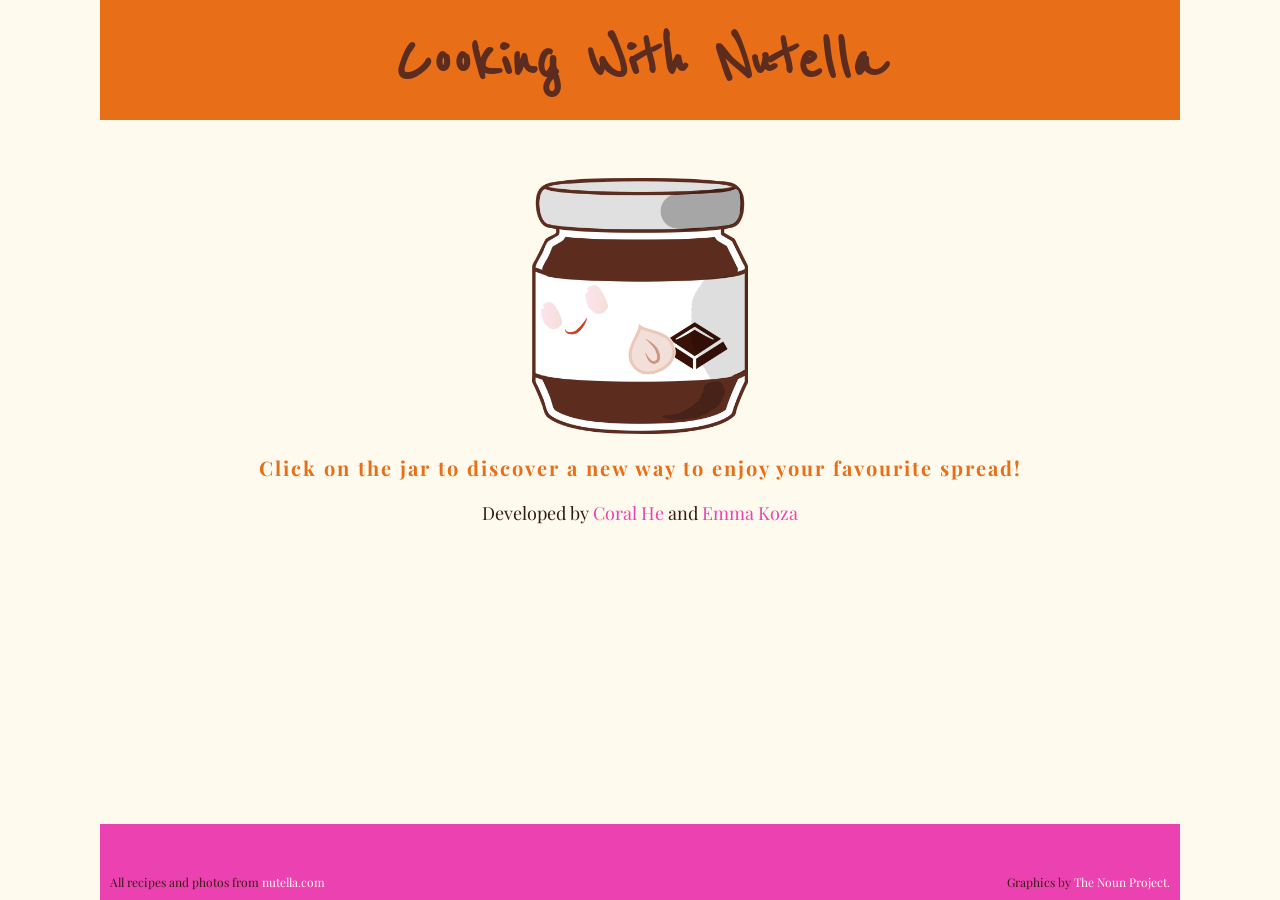
==== index.html @ b2ec2624 "initial commit" ====
<html lang="en">
<head>
	<meta charset="UTF-8">
	<meta name ="keywords" content= "Nutella, chocolate, baking, cooking, recipes, app">
	<meta name="description" content= "Discover your new favourite way to enjoy Nutella">
	<meta name="viewport" content="width=device-width, initial-scale=1">
	<link href='https://fonts.googleapis.com/css?family=Reenie+Beanie|Playfair+Display' rel='stylesheet' type='text/css'>
	<link rel="stylesheet" type ="text/css" href="styles/style.css">
	<title>Cook With Nutella</title>
</head>

<body>
	
	<section class="frontPage">
		<div class="frontPageWrapper">
			<h1 class="main-title">Cooking With Nutella</h1>
			<a href="questionaire.html"><img class= "jar" src="assets/images/nutella-color-png.png" alt=""></a>
			<h3>Click on the jar to discover a new way to enjoy your favourite spread!</h3>
			

			<p class="ourNames">Developed by <a class= "coral" href="http://coralxhe.com/">Coral He</a> and <a href="http://emmakoza.com" class="emma">Emma Koza</a></p>
	
			<footer>
				<p class="credit">All recipes and photos from <a class="nutellaWebsite" href="http://www.nutella.com/en/ca/">nutella.com</a></p><p class="graphics">Graphics by <a class="https://thenounproject.com/" href="#">The Noun Project.</a></p>
			</footer>

		</div>
	</section>
</body>
---- styles/style.css ----
article, aside, details, figcaption, figure, footer, header, hgroup, nav, section, summary { display: block; }

audio, canvas, video { display: inline-block; }

audio:not([controls]) { display: none; height: 0; }

[hidden] { display: none; }

html { font-family: sans-serif; -webkit-text-size-adjust: 100%; -ms-text-size-adjust: 100%; }

a:focus { outline: thin dotted; }

a:active, a:hover { outline: 0; }

h1 { font-size: 2em; }

abbr[title] { border-bottom: 1px dotted; }

b, strong { font-weight: 700; }

dfn { font-style: italic; }

mark { background: #ff0; color: #000; }

code, kbd, pre, samp { font-family: monospace, serif; font-size: 1em; }

pre { white-space: pre-wrap; word-wrap: break-word; }

q { quotes: \201C \201D \2018 \2019; }

small { font-size: 80%; }

sub, sup { font-size: 75%; line-height: 0; position: relative; vertical-align: baseline; }

sup { top: -.5em; }

sub { bottom: -.25em; }

img { border: 0; }

svg:not(:root) { overflow: hidden; }

fieldset { border: 1px solid silver; margin: 0 2px; padding: .35em .625em .75em; }

button, input, select, textarea { font-family: inherit; font-size: 100%; margin: 0; }

button, input { line-height: normal; }

button, html input[type=button], input[type=reset], input[type=submit] { -webkit-appearance: button; cursor: pointer; }

button[disabled], input[disabled] { cursor: default; }

input[type=checkbox], input[type=radio] { box-sizing: border-box; padding: 0; }

input[type=search] { -webkit-appearance: textfield; box-sizing: content-box; }

input[type=search]::-webkit-search-cancel-button, input[type=search]::-webkit-search-decoration { -webkit-appearance: none; }

textarea { overflow: auto; vertical-align: top; }

table { border-collapse: collapse; border-spacing: 0; }

body, figure { margin: 0; }

legend, button::-moz-focus-inner, input::-moz-focus-inner { border: 0; padding: 0; }

.clearfix:after { visibility: hidden; display: block; font-size: 0; content: " "; clear: both; height: 0; }

* { box-sizing: border-box; }

html { font-size: 62.5%; }

body { font-size: 1.2rem; font-family: "Playfair Display", serif; background: #FFFAEE; }

.container { max-width: 1080px; margin: 0 auto; }

.frontPage { background-color: #FFFAEE; }

.frontPageWrapper { max-width: 1080px; margin: 0  auto; height: 100vh; position: relative; }

.frontPageWrapper h1 { text-align: center; color: #5C2C1F; background: #E86E17; padding: 2rem; width: 100%; }

.frontPageWrapper h3 { text-align: center; color: #E86E17; font-size: 2rem; letter-spacing: 2px; }

.frontPageWrapper p.ournames { color: #361a12; font-size: 1.8rem; text-align: center; }

.frontPageWrapper p.ournames a { color: #EC41B0; text-decoration: none; visited: none; }

.frontPageWrapper footer { margin: 0; margin-top: 4rem; background: #EC41B0; padding-top: 4rem; width: 100%; position: absolute; bottom: 0; display: -webkit-flex; display: -ms-flexbox; display: flex; -webkit-justify-content: space-between; -ms-flex-pack: justify; justify-content: space-between; -webkit-flex-direction: row; -ms-flex-direction: row; flex-direction: row; }

.frontPageWrapper footer p { color: #361a12; display: inline-block; margin: 0; padding: 10px; }

.frontPageWrapper footer a { color: #FFFAEE; text-decoration: none; }

.jar { width: 20%; margin: auto; display: block; }

h1, h2 { font-family: "Reenie Beanie", cursive; }

h1 { font-size: 7rem; }

h2.question-title { font-size: 10rem; -webkit-transform: rotate(-12deg); -ms-transform: rotate(-12deg); transform: rotate(-12deg); text-align: center; display: inline-block; }

input[type=radio] { display: none; }

fieldset { border: none; height: 100vh; margin: 0; }

label { font-size: 3rem; display: inline-block; text-align: center; padding-bottom: 1rem; position: relative; bottom: 0; transition: all .5s ease; }

label .little { font-size: 1.5rem; font-weight: bold; text-align: center; letter-spacing: .5px; }

span.scroll-nav__heading { display: none; }

ol.scroll-nav__list { list-style: none; margin: 0; position: fixed; right: 50px; top: 20%; }

ol.scroll-nav__list li { padding: 0; margin: 0; }

ol.scroll-nav__list a { text-decoration: none; font-size: 7rem; padding: 0; margin: 0; color: #E86E17; }

nav .active a { color: #EC41B0; }

.cookingTime { background: #FFFAEE; }

.cookingTime h2 { color: #5C2C1F; }

.cookingTime label { color: #5C2C1F; text-align: center; width: 30%; }

.cookingTime label .little { color: #E86E17; }

.cookingTime label:hover { border-bottom: 7px solid #e3179c; bottom: 25px; }

.cookingTime label:focus { border-bottom: 7px solid #e3179c; bottom: 25px; }

.cookingTime label img { width: 37%; display: block; margin: 0 auto; fill: #5D64EF; }

.cookingTime .cookingTimeQuestions { display: -webkit-flex; display: -ms-flexbox; display: flex; -webkit-justify-content: space-around; -ms-flex-pack: distribute; justify-content: space-around; -webkit-align-items: center; -ms-flex-align: center; align-items: center; }

.cookingTime input[type='radio']:checked + label { border-bottom: 7px solid #e3179c; bottom: 25px; }

.skillLevel { background-color: #5C2C1F; }

.skillLevel h2 { -webkit-transform: rotate(-12deg); -ms-transform: rotate(-12deg); transform: rotate(-12deg); text-align: center; display: inline-block; color: #FFFAEE; }

.skillLevel .skillLevelQuestions { display: -webkit-flex; display: -ms-flexbox; display: flex; -webkit-justify-content: space-around; -ms-flex-pack: distribute; justify-content: space-around; -webkit-align-items: center; -ms-flex-align: center; align-items: center; }

.skillLevel label { color: #EC41B0; width: 27%; }

.skillLevel label .little { color: #FFFAEE; }

.skillLevel label img { width: 40%; display: block; margin: 0 auto; }

.skillLevel label:hover, .skillLevel label:focus { border-bottom: 7px solid #E86E17; bottom: 25px; }

.skillLevel input[type='radio']:checked + label { border-bottom: 7px solid #E86E17; bottom: 25px; }

.flavourChoice { background: #FFFAEE; }

.flavourChoice h2 { color: #5C2C1F; }

.flavourChoice label { color: #e3179c; width: 30%; padding-bottom: 1rem; }

.flavourChoice label .little { color: #5C2C1F; }

.flavourChoice label:hover, .flavourChoice label:focus { border-bottom: 7px solid #E86E17; bottom: 25px; }

.flavourChoice label img { width: 55%; display: block; margin: 0 auto; }

.flavourChoice .flavourChoiceQuestions { display: -webkit-flex; display: -ms-flexbox; display: flex; -webkit-justify-content: space-around; -ms-flex-pack: distribute; justify-content: space-around; -webkit-align-items: center; -ms-flex-align: center; align-items: center; }

.flavourChoice input[type='radio']:checked + label { border-bottom: 7px solid #E86E17; bottom: 25px; }

.heavinessChoice { background: #5C2C1F; }

.heavinessChoice h2 { color: #FFFAEE; }

.heavinessChoice label { color: #E86E17; width: 30%; padding-bottom: 1rem; }

.heavinessChoice label:hover, .heavinessChoice label:focus { border-bottom: 7px solid #EC41B0; bottom: 25px; }

.heavinessChoice label .little { color: #FFFAEE; }

.heavinessChoice .heavinessChoiceQuestions { display: -webkit-flex; display: -ms-flexbox; display: flex; -webkit-justify-content: space-around; -ms-flex-pack: distribute; justify-content: space-around; -webkit-align-items: center; -ms-flex-align: center; align-items: center; }

.heavinessChoice img { width: 55%; display: block; margin: auto; }

.heavinessChoice input[type='radio']:checked + label { border-bottom: 7px solid #EC41B0; bottom: 25px; }

input[type='submit'] { border: none; width: 100%; background: #ee58ba; color: #361a12; font-size: 8rem; letter-spacing: 2px; text-transform: capitalize; padding: 5rem 0 5rem 0; font-size: 4rem; display: block; transition: all 1s ease; }

input[type='submit']:hover, input[type='submit']:focus, input[type='submit']:active { background: #E86E17; }

.recipeContainer { width: 80%; margin: 0 auto; }

.recipeContainer h1 { text-align: center; background-color: #5C2C1F; color: #FFFAEE; padding: 1rem; margin: 1rem 0; text-shadow: 2px 2px 2px black; }

.recipeContainer li { font-size: 2rem; }

.recipeContainer .recipeIngredients, .recipeContainer .recipeSteps { text-align: center; font-size: 6rem; }

.recipeContainer h2.recipeIngredients { background: #E86E17; color: #5C2C1F; padding: 1rem; margin: 1rem 0; }

.recipeContainer .recipeSteps { background: #EC41B0; color: #5C2C1F; padding: 1rem; margin: 1rem 0; }

.recipeContainer p { font-family: "Playfair Display", serif; font-size: 2rem; padding: 2rem; background: #EC41B0; color: #361a12; text-align: center; margin: 0; }

.recipeContainer img { width: 100%; }

.recipeContainer .goBack { width: 40%; margin: 50px auto; padding: 2rem; background: #5C2C1F; text-align: center; border: 3px solid #EC41B0; border-radius: 15px; }

.recipeContainer .goBack a { color: #FFFAEE; text-decoration: none; text-align: center; font-size: 2rem; font-family: "Playfair Display", serif; }

@media (max-width: 940px) { ol.scroll-nav__list { right: 20px; }
  h2.question-title { font-size: 8rem; } }

@media (max-width: 850px) { .recipeContainer { width: 100%; }
  .recipeContainer h1 { font-size: 7rem; } }

@media (max-width: 768px) { label { font-size: 2.5rem; }
  label .little { font-size: 1.5rem; }
  input[type='submit'] { font-size: 3rem; padding: 2rem; }
  .recipeContainer { width: 100%; }
  .recipeContainer h1 { font-size: 5rem; }
  .recipeContainer h2.recipeIngredients, .recipeContainer h2.recipeSteps { font-size: 4rem; } }

@media (max-width: 686px) { h2.question-title { font-size: 6rem; }
  .cookingTimeQuestions, .skillLevelQuestions, .flavourChoiceQuestions, .heavinessChoiceQuestions { -webkit-flex-wrap: wrap; -ms-flex-wrap: wrap; flex-wrap: wrap; }
  ol.scroll-nav__list { top: 30%; }
  ol.scroll-nav__list a { font-size: 5rem; } }

@media (max-width: 630px) { .cookingTimeQuestions, .skillLevelQuestions, .flavourChoiceQuestions, .heavinessChoiceQuestions { -webkit-flex-direction: column; -ms-flex-direction: column; flex-direction: column; } }

@media (max-width: 530px) { fieldset { height: auto; }
  h2.question-title { font-size: 5rem; }
  label { width: 100%; font-size: 1.8rem; }
  label .little { font-size: 1rem; }
  .cookingTimeQuestions label { width: 80%; }
  .skillLevelQuestions label { width: 80%; }
  .flavourChoiceQuestions label { width: 80%; }
  .heavinessChoiceQuestions label { width: 80%; }
  input[type='submit'] { font-size: 2rem; padding: 2rem; }
  .recipeContainer { width: 100%; }
  .recipeContainer h1 { font-size: 5rem; }
  .recipeContainer h2.recipeIngredients, .recipeContainer h2.recipeSteps { font-size: 4rem; }
  .recipeContainer li { font-size: 1.8rem; }
  .recipeContainer p.sorry { font-size: 1.8rem; } }

@media (max-width: 480px) { ol.scroll-nav__list { top: 40%; }
  ol.scroll-nav__list a { font-size: 4rem; }
  .recipeContainer { width: 100%; }
  .recipeContainer p.sorry { font-size: 1.6rem; }
  .recipeContainer h1 { font-size: 4rem; }
  .recipeContainer h2.recipeIngredients, .recipeContainer h2.recipeSteps { font-size: 3.3rem; }
  .recipeContainer li { font-size: 1.5rem; } }

@media (max-width: 350px) { ol.scroll-nav__list a { font-size: 3rem; } }
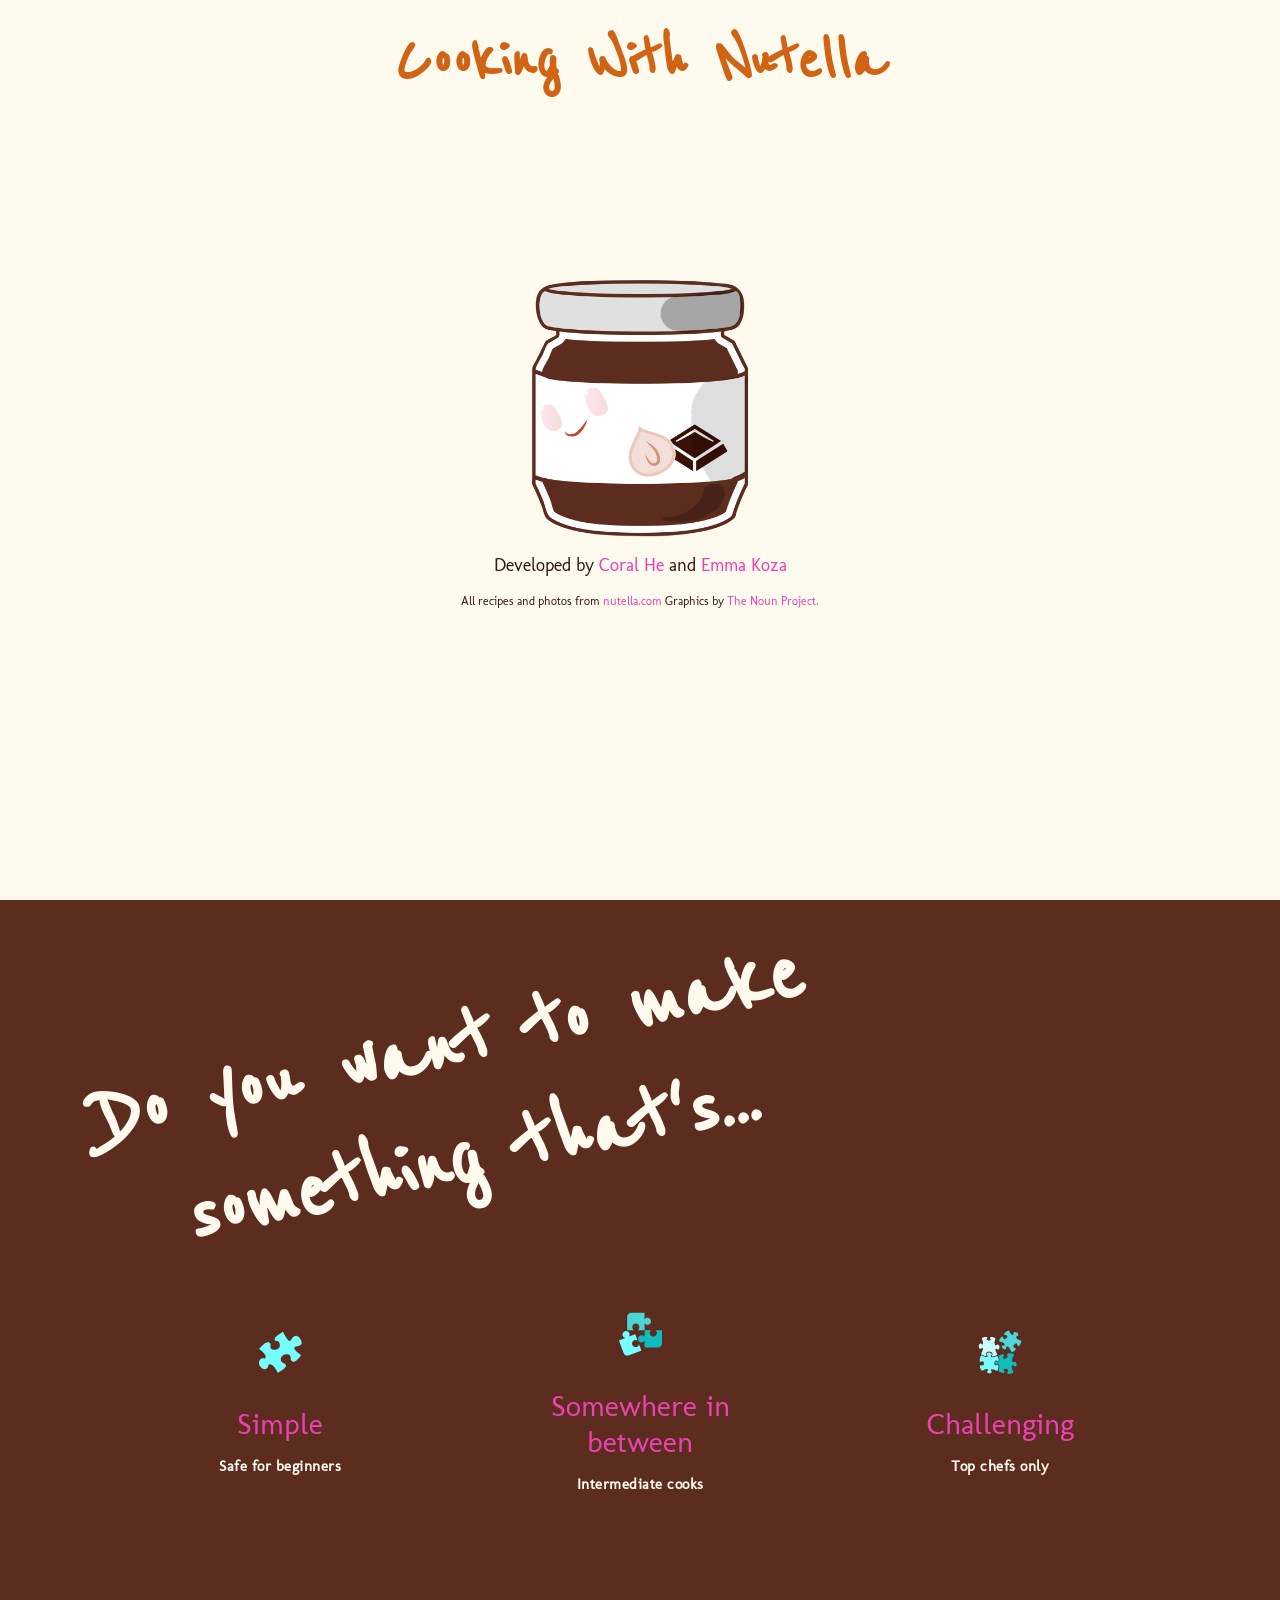
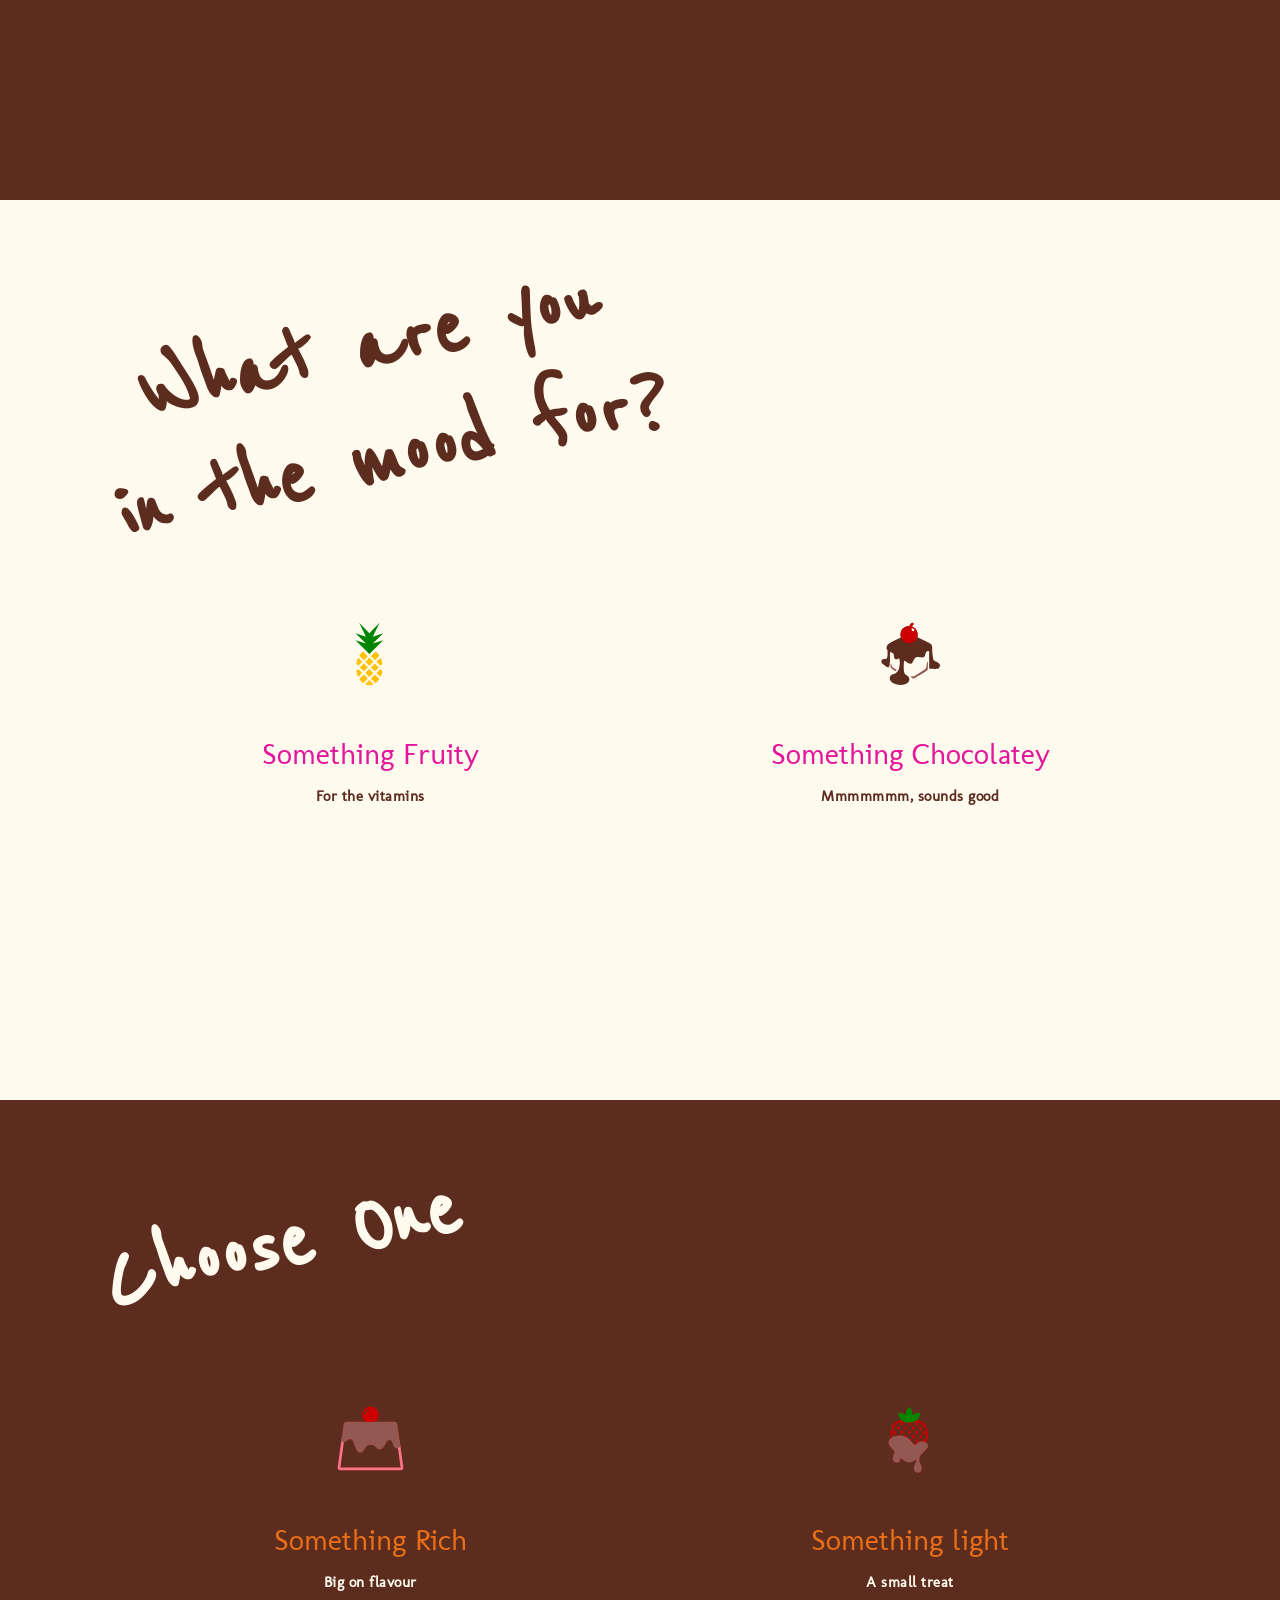
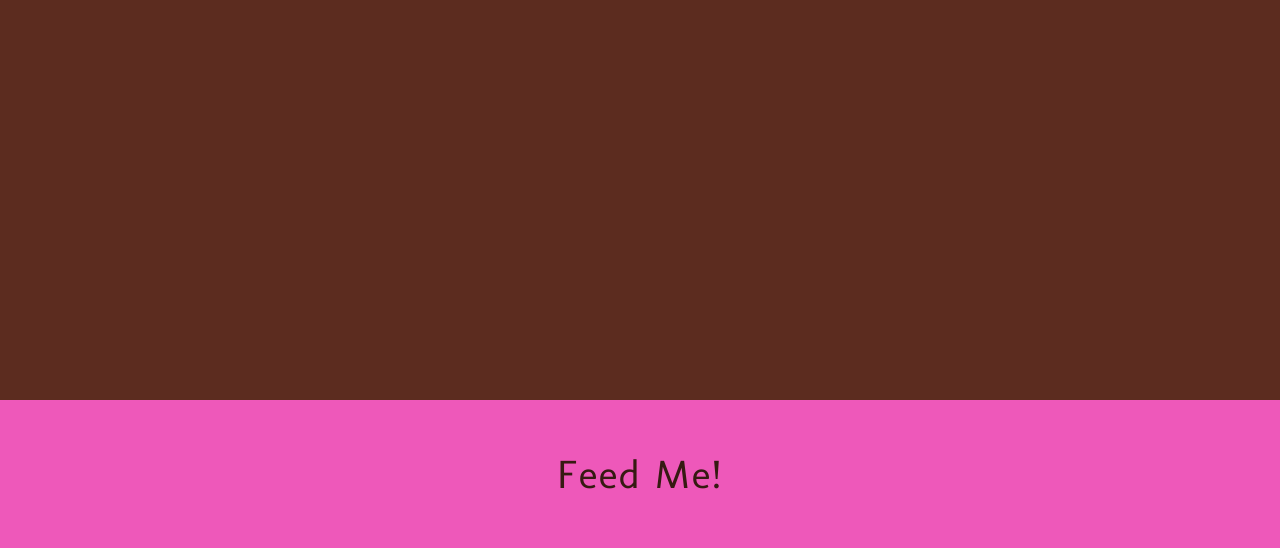
==== commit 010b94a0: "final touches" ====
--- a/index.html
+++ b/index.html
@@ -4,26 +4,129 @@
 	<meta name ="keywords" content= "Nutella, chocolate, baking, cooking, recipes, app">
 	<meta name="description" content= "Discover your new favourite way to enjoy Nutella">
 	<meta name="viewport" content="width=device-width, initial-scale=1">
-	<link href='https://fonts.googleapis.com/css?family=Reenie+Beanie|Playfair+Display' rel='stylesheet' type='text/css'>
+	<link href='https://fonts.googleapis.com/css?family=Reenie+Beanie|Molengo' rel='stylesheet' type='text/css'>
 	<link rel="stylesheet" type ="text/css" href="styles/style.css">
 	<title>Cook With Nutella</title>
 </head>
 
 <body>
-	
 	<section class="frontPage">
 		<div class="frontPageWrapper">
 			<h1 class="main-title">Cooking With Nutella</h1>
-			<a href="questionaire.html"><img class= "jar" src="assets/images/nutella-color-png.png" alt=""></a>
-			<h3>Click on the jar to discover a new way to enjoy your favourite spread!</h3>
-			
+			<div class="jar-wrapper">
+				<img class= "jar" src="assets/images/nutella-color-png.png" alt="">
+				<p class="ourNames">Developed by <a class= "coral" target="_blank" href="http://coralxhe.com">Coral He</a> and <a target="_blank" href="http://emmakoza.ca" class="emma">Emma Koza</a></p>
+				<p class="credit">All recipes and photos from <a target="_blank" class="nutellaWebsite" href="http://www.nutella.com/en/ca/">nutella.com</a>      Graphics by <a target="_blank" class="https://thenounproject.com/" href="#">The Noun Project.</a></p>
+			</div>
+		
+	
 
-			<p class="ourNames">Developed by <a class= "coral" href="http://coralxhe.com/">Coral He</a> and <a href="http://emmakoza.com" class="emma">Emma Koza</a></p>
-	
-			<footer>
-				<p class="credit">All recipes and photos from <a class="nutellaWebsite" href="http://www.nutella.com/en/ca/">nutella.com</a></p><p class="graphics">Graphics by <a class="https://thenounproject.com/" href="#">The Noun Project.</a></p>
-			</footer>
+
 
 		</div>
 	</section>
-</body>+	<section class="discoverNutella">
+
+		<div class="credit-load">
+			<img class= "jar" src="assets/images/nutella-color-png.png" alt="">
+			<p class="creditP">Open credit page</p>
+		</div>
+		<form class="nutellaQuestionaire" action="">
+			<fieldset class="cookingTime">
+				<div class="container">
+					<h2 class="question-title">First, tell us<br>how much time you have</h2>
+					<div class="cookingTimeQuestions">
+						<input type="radio" id="less" name="time" value ="less" required="required">
+						<label for="less">
+							<img src="assets/svg/less.svg" alt="clock depicting less than 10 minutes">A little<p class="little"> Less 10 minutes</p> 
+						</label>
+
+						<input type="radio" id="middle" name= "time" value="middle">
+						<label for="middle">
+							<img src="assets/svg/middle.svg" alt="clock depicting 10 to 30 minutes">Somewhere in the middle<p class="little"> Between 10 and 30 </p> 
+						</label>
+
+						<input type="radio" id="more" name="time" value= "more">
+						<label for="more">
+							<img src="assets/svg/more.svg" alt="clock depicting more than 30 minutes">A lot
+							<p class="little"> More than 30 </p> 
+						</label>
+					</div>
+				</div>
+			</fieldset>
+
+			<fieldset class="skillLevel">
+				<div class="container">
+					<h2 class="question-title"> Do you want to make <br> something that's...</h2>
+		        <div class="skillLevelQuestions">
+						<input type="radio" id="simple" name= "difficulty" value= "easy" required="required">
+						<label for="simple">
+							<img src="assets/svg/easy.svg" alt="">Simple
+							<p class="little">Safe for beginners</p>
+						</label>
+							
+						<input type="radio" id="medium" name="difficulty" value="moderate">
+						<label for="medium">
+							<img src="assets/svg/moderate.svg" alt="">Somewhere in between
+							<p class="little">Intermediate cooks</p>
+						</label>
+						
+						<input type="radio" id="challenging" name="difficulty" value="hard">
+						<label for="challenging">
+							<img src="assets/svg/hard.svg" alt="">Challenging
+							<p class="little">Top chefs only</p>
+						</label>
+					</div>
+				</div>
+			</fieldset>
+
+			<fieldset class="flavourChoice">
+				<div class="container">
+					<h2 class="question-title">What are you <br>in the mood for?</h2>
+					<div class="flavourChoiceQuestions">
+						<input required="required" type="radio" id="fruity" name="flavour" value="fruity">
+						<label for="fruity"> 
+							<img src="assets/svg/fruity.svg" alt="A cartoon strawberry">Something Fruity
+							<p class="little">For the vitamins</p>
+						</label>
+
+						<input required="required" type="radio" id="choco" name="flavour" value="chocolatey">
+						<label for="choco">
+							<img src="assets/svg/chocolaty2.svg" alt="a cartoon illustration of chocolatey dessert">Something Chocolatey
+							<p class="little">Mmmmmmm, sounds good</p>
+						</label>
+					</div>
+				</div>
+			</fieldset>
+
+			<fieldset class="heavinessChoice">
+				<div class="container">
+					<h2 class="question-title">Choose One</h2>
+					<div class="heavinessChoiceQuestions">
+						<input type="radio" id="rich" name="heaviness" value="rich">
+						<label for="rich">
+							<img src="assets/svg/rich.svg" alt="">Something Rich <p class="little">Big on flavour</p>
+						</label>
+						
+						<input type="radio" id="light" name="heaviness" value="light">
+						<label for="light">
+							<img src="assets/svg/light.svg" alt="">Something light <p class="little">A small treat</p>
+						</label>
+					</div>
+				</div>
+			</fieldset>
+			<!-- <div class="output">
+				
+			</div> -->
+			<input type="submit" class="feedMe" value= "feed me!">
+
+		</form>
+		
+</section>
+
+	<script src="https://cdnjs.cloudflare.com/ajax/libs/jquery/2.1.4/jquery.js"></script>
+	<script type="text/javascript" src="script/objects.js"></script>
+	<script type="text/javascript" src="script/apps.js"></script>
+	<script src="script/scrollNav.js/jquery.scrollNav.js"></script>
+</body>
+</html>
--- a/styles/style.css
+++ b/styles/style.css
@@ -70,30 +70,38 @@
 
 html { font-size: 62.5%; }
 
-body { font-size: 1.2rem; font-family: "Playfair Display", serif; background: #FFFAEE; }
+body { font-size: 1.2rem; font-family: "Molengo", sans-serif; background: #FFFAEE; }
+
+form { margin: 0; }
 
 .container { max-width: 1080px; margin: 0 auto; }
 
-.frontPage { background-color: #FFFAEE; }
+.frontPage { background-color: #FFFAEE; position: fixed; top: 0; bottom: 0; right: 0; left: 0; z-index: 15; }
 
 .frontPageWrapper { max-width: 1080px; margin: 0  auto; height: 100vh; position: relative; }
 
-.frontPageWrapper h1 { text-align: center; color: #5C2C1F; background: #E86E17; padding: 2rem; width: 100%; }
+.frontPageWrapper h1 { text-align: center; color: #d16315; padding: 2rem; width: 100%; margin-top: 0; }
 
 .frontPageWrapper h3 { text-align: center; color: #E86E17; font-size: 2rem; letter-spacing: 2px; }
 
-.frontPageWrapper p.ournames { color: #361a12; font-size: 1.8rem; text-align: center; }
-
-.frontPageWrapper p.ournames a { color: #EC41B0; text-decoration: none; visited: none; }
-
-.frontPageWrapper footer { margin: 0; margin-top: 4rem; background: #EC41B0; padding-top: 4rem; width: 100%; position: absolute; bottom: 0; display: -webkit-flex; display: -ms-flexbox; display: flex; -webkit-justify-content: space-between; -ms-flex-pack: justify; justify-content: space-between; -webkit-flex-direction: row; -ms-flex-direction: row; flex-direction: row; }
-
-.frontPageWrapper footer p { color: #361a12; display: inline-block; margin: 0; padding: 10px; }
-
-.frontPageWrapper footer a { color: #FFFAEE; text-decoration: none; }
+.frontPageWrapper p.ournames, .frontPageWrapper p.credit { color: #361a12; font-size: 1.8rem; text-align: center; }
+
+.frontPageWrapper p.ournames a, .frontPageWrapper p.credit a { color: #EC41B0; text-decoration: none; visited: none; }
+
+.frontPageWrapper p.credit { font-size: 1.2rem; }
 
 .jar { width: 20%; margin: auto; display: block; }
 
+.jar-wrapper { position: absolute; top: 50%; -webkit-transform: translateY(-50%); -ms-transform: translateY(-50%); transform: translateY(-50%); }
+
+.credit-load { position: absolute; padding: 2rem; }
+
+.credit-load:hover .creditP { opacity: 1; }
+
+.credit-load .jar { position: fixed; width: 50px; -webkit-transform: rotate(-15deg); -ms-transform: rotate(-15deg); transform: rotate(-15deg); transition: all .3s ease; z-index: 5; }
+
+.credit-load .creditP { color: #EC41B0; font-family: "Reenie Beanie", cursive; position: fixed; padding-left: 7rem; font-size: 3rem; opacity: 0; transition: all .3s ease; z-index: 5; }
+
 h1, h2 { font-family: "Reenie Beanie", cursive; }
 
 h1 { font-size: 7rem; }
@@ -188,25 +196,33 @@
 
 input[type='submit']:hover, input[type='submit']:focus, input[type='submit']:active { background: #E86E17; }
 
-.recipeContainer { width: 80%; margin: 0 auto; }
+.recipeContainer { width: 80%; max-width: 850px; margin: 0 auto; }
 
 .recipeContainer h1 { text-align: center; background-color: #5C2C1F; color: #FFFAEE; padding: 1rem; margin: 1rem 0; text-shadow: 2px 2px 2px black; }
 
 .recipeContainer li { font-size: 2rem; }
 
-.recipeContainer .recipeIngredients, .recipeContainer .recipeSteps { text-align: center; font-size: 6rem; }
-
-.recipeContainer h2.recipeIngredients { background: #E86E17; color: #5C2C1F; padding: 1rem; margin: 1rem 0; }
-
-.recipeContainer .recipeSteps { background: #EC41B0; color: #5C2C1F; padding: 1rem; margin: 1rem 0; }
-
-.recipeContainer p { font-family: "Playfair Display", serif; font-size: 2rem; padding: 2rem; background: #EC41B0; color: #361a12; text-align: center; margin: 0; }
-
-.recipeContainer img { width: 100%; }
-
-.recipeContainer .goBack { width: 40%; margin: 50px auto; padding: 2rem; background: #5C2C1F; text-align: center; border: 3px solid #EC41B0; border-radius: 15px; }
-
-.recipeContainer .goBack a { color: #FFFAEE; text-decoration: none; text-align: center; font-size: 2rem; font-family: "Playfair Display", serif; }
+.recipeContainer .ingredients-container { display: -webkit-flex; display: -ms-flexbox; display: flex; -webkit-align-items: center; -ms-flex-align: center; align-items: center; }
+
+.recipeContainer .ingredient-wrapper { width: 100%; }
+
+.recipeContainer .ingredientItems li { font-size: 1.7rem; color: #361a12; }
+
+.recipeContainer h2.recipeIngredients { color: #E86E17; font-size: 4.3rem; margin: 0; padding: 1rem; }
+
+.recipeContainer .recipeSteps { color: #EC41B0; padding: 1rem; margin: 1rem 0; clear: both; font-size: 4.3rem; }
+
+.recipeContainer ol.steps li { font-size: 1.7rem; color: #361a12; }
+
+.recipeContainer p { font-family: "Molengo", sans-serif; font-size: 2rem; padding: 2rem; background: #EC41B0; color: #361a12; text-align: center; margin: 0; }
+
+.recipeContainer .img-wrapper { width: 50%; }
+
+.recipeContainer img { max-width: 100%; max-height: 100%; }
+
+.recipeContainer .goBack { width: 30%; display: block; margin: 50px auto; padding: 2rem; background: #EC41B0; text-align: center; color: #EC41b0; border: 3px solid #EC41B0; border-radius: 20px; }
+
+.recipeContainer .goBack a { color: #FFFAEE; text-decoration: none; text-align: center; font-size: 2rem; font-family: "Molengo", sans-serif; }
 
 @media (max-width: 940px) { ol.scroll-nav__list { right: 20px; }
   h2.question-title { font-size: 8rem; } }
@@ -220,6 +236,8 @@
   .recipeContainer { width: 100%; }
   .recipeContainer h1 { font-size: 5rem; }
   .recipeContainer h2.recipeIngredients, .recipeContainer h2.recipeSteps { font-size: 4rem; } }
+
+@media (max-width: 725px) { .ingredients-container { -webkit-flex-direction: column; -ms-flex-direction: column; flex-direction: column; } }
 
 @media (max-width: 686px) { h2.question-title { font-size: 6rem; }
   .cookingTimeQuestions, .skillLevelQuestions, .flavourChoiceQuestions, .heavinessChoiceQuestions { -webkit-flex-wrap: wrap; -ms-flex-wrap: wrap; flex-wrap: wrap; }
@@ -251,4 +269,6 @@
   .recipeContainer h2.recipeIngredients, .recipeContainer h2.recipeSteps { font-size: 3.3rem; }
   .recipeContainer li { font-size: 1.5rem; } }
 
+@media (max-width: 430px) { .recipeContainer .goBack { width: auto; } }
+
 @media (max-width: 350px) { ol.scroll-nav__list a { font-size: 3rem; } }
